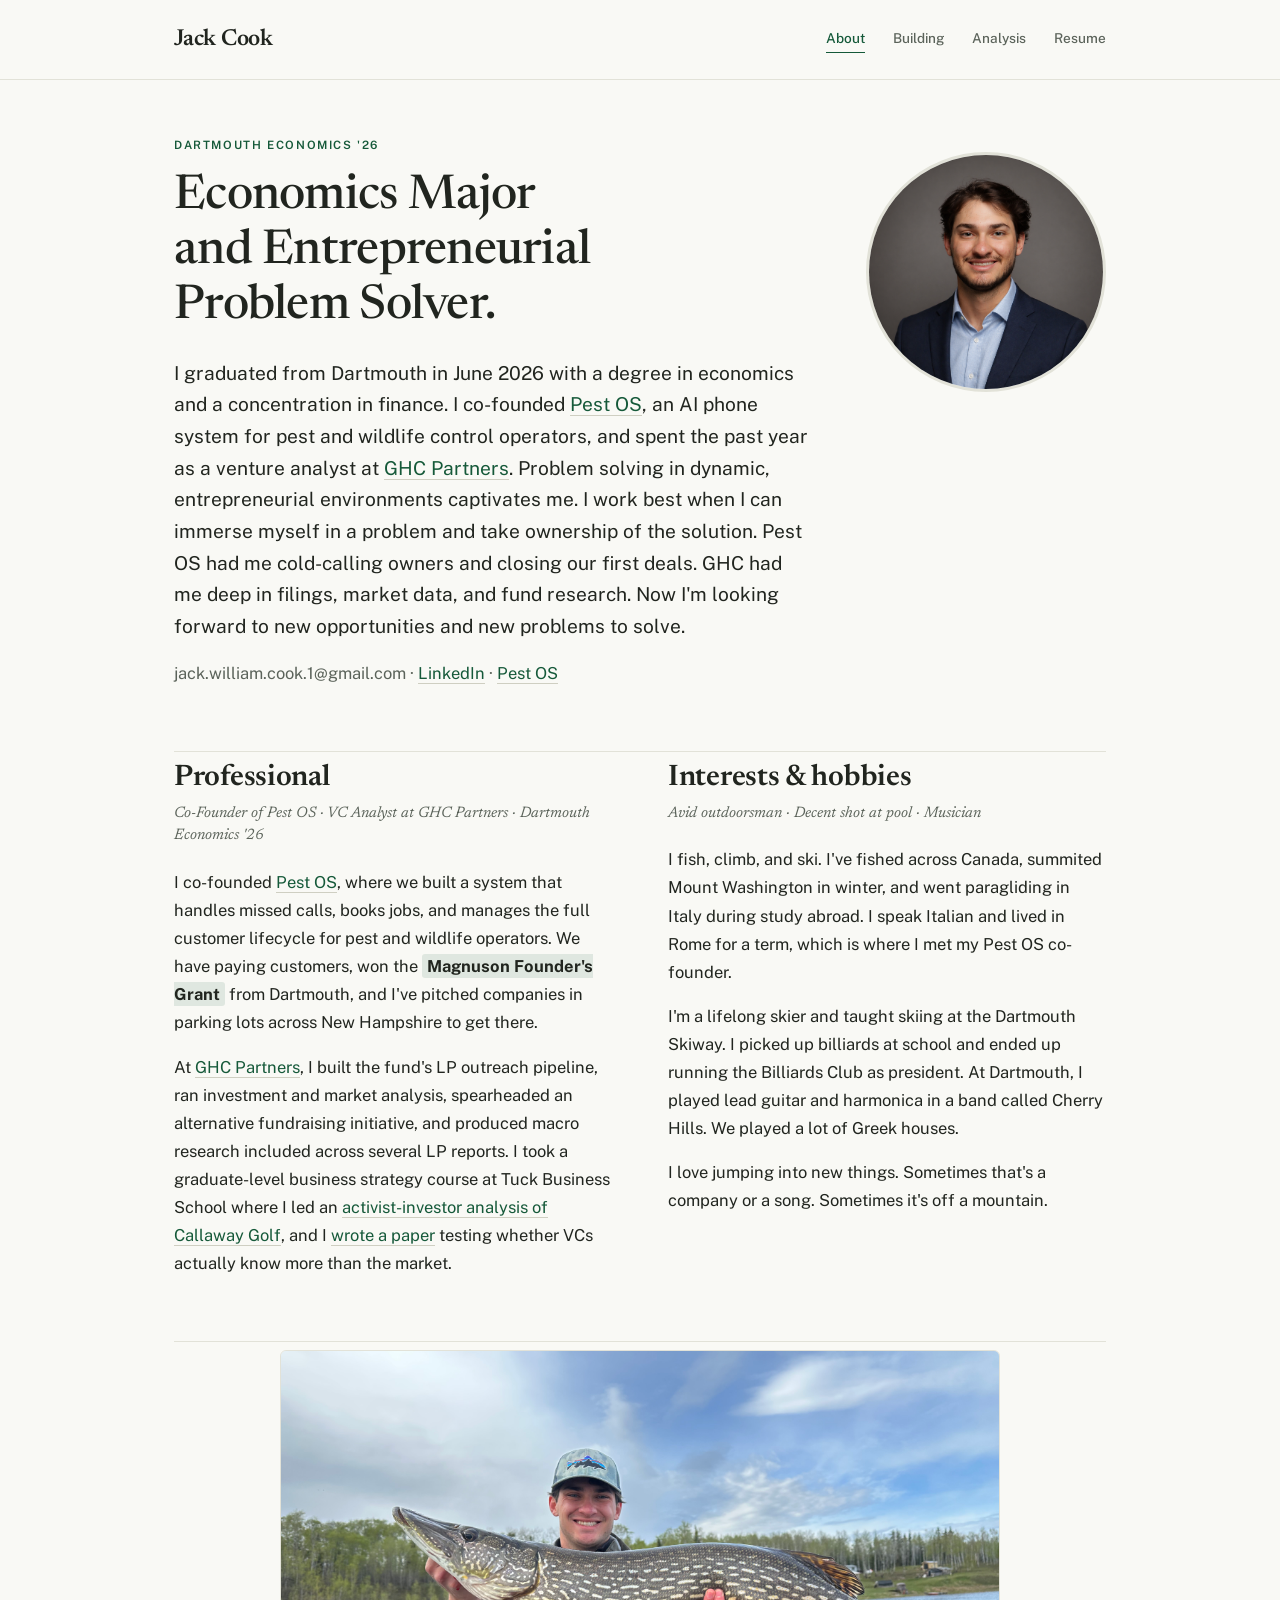
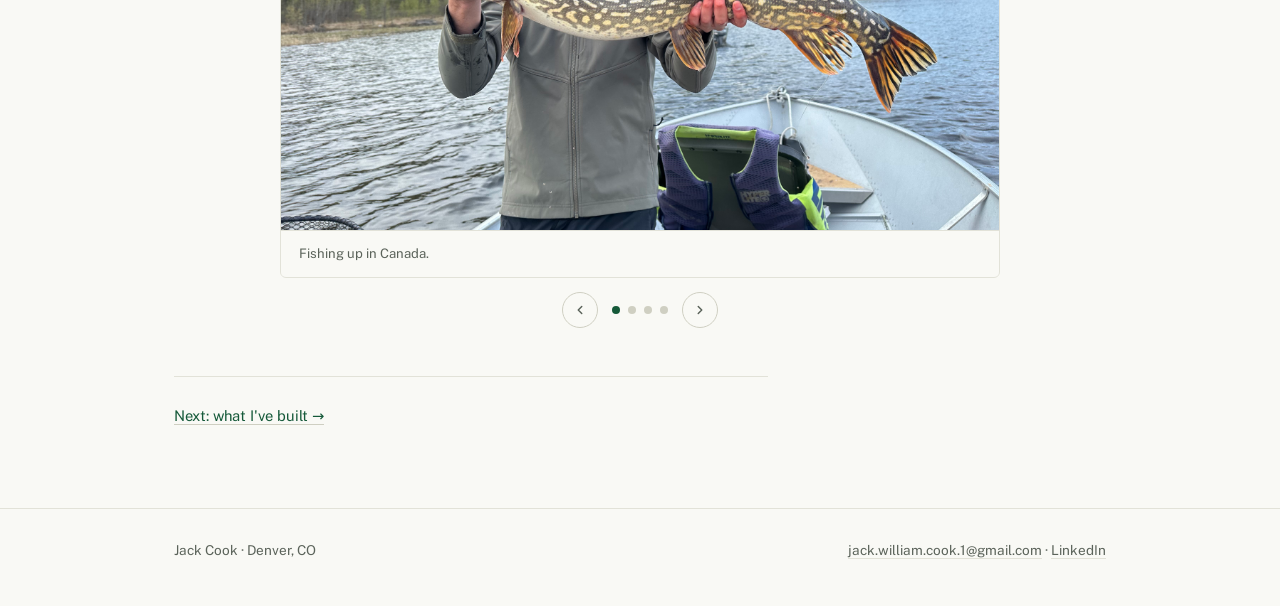
==== index.html @ bf3851d5 "Amber color for getpestos.com link in try-it box Co-Authored-By: Claude Fable 5 <noreply@anthropic.c" ====
<!DOCTYPE html>
<html lang="en">
<head>
<meta charset="UTF-8">
<meta name="viewport" content="width=device-width, initial-scale=1.0">
<title>Jack Cook</title>
<meta name="description" content="Jack Cook. Dartmouth economics, class of 2026. Co-founder of Pest OS, analyst at GHC Partners.">
<link rel="preconnect" href="https://fonts.googleapis.com">
<link rel="preconnect" href="https://fonts.gstatic.com" crossorigin>
<link href="https://fonts.googleapis.com/css2?family=Newsreader:opsz,wght@6..72,400;6..72,500;6..72,600&family=Public+Sans:wght@400;500;600&display=swap" rel="stylesheet">
<link rel="stylesheet" href="styles.css?v=16">
<script>document.documentElement.classList.add('js')</script>
</head>
<body>

<header class="site">
  <div class="site-inner">
    <a class="brand" href="index.html">Jack Cook</a>
    <nav class="main" aria-label="Main">
      <a href="index.html" aria-current="page">About</a>
      <a href="building.html">Building</a>
      <a href="analysis.html">Analysis</a>
      <a href="resume.html">Resume</a>
    </nav>
  </div>
</header>

<main>
  <div class="wrap">

    <section class="hero-section">
      <div class="hero-text hero-enter">
        <p class="eyebrow">Dartmouth Economics '26</p>
        <h1>Economics Major and Entrepreneurial Problem Solver.</h1>
        <p class="lede">I graduated from Dartmouth in June 2026 with a degree in economics and a concentration in finance. I co-founded <a href="building.html#pestos">Pest OS</a>, an AI phone system for pest and wildlife control operators, and spent the past year as a venture analyst at <a href="building.html#ghc">GHC Partners</a>. Problem solving in dynamic, entrepreneurial environments captivates me. I work best when I can immerse myself in a problem and take ownership of the solution. Pest OS had me cold-calling owners and closing our first deals. GHC had me deep in filings, market data, and fund research. Now I'm looking forward to new opportunities and new problems to solve.</p>
        <p class="muted">jack.william.cook.1@gmail.com &middot; <a href="https://www.linkedin.com/in/jack-w-cook">LinkedIn</a> &middot; <a href="https://www.getpestos.com" target="_blank" rel="noopener">Pest OS</a></p>
      </div>
      <div class="headshot-wrap headshot-enter">
        <img class="headshot" src="assets/photos/headshot.jpg" alt="Jack Cook headshot">
      </div>
    </section>

    <hr class="rule">

    <div class="about-grid stagger">
      <section>
        <h2>Professional</h2>
        <p class="section-sub">Co-Founder of Pest OS &middot; VC Analyst at GHC Partners &middot; Dartmouth Economics '26</p>
        <p>I co-founded <a href="building.html#pestos">Pest OS</a>, where we built a system that handles missed calls, books jobs, and manages the full customer lifecycle for pest and wildlife operators. We have paying customers, won the <strong><mark>Magnuson Founder's Grant</mark></strong> from Dartmouth, and I've pitched companies in parking lots across New Hampshire to get there.</p>
        <p>At <a href="building.html#ghc">GHC Partners</a>, I built the fund's LP outreach pipeline, ran investment and market analysis, spearheaded an alternative fundraising initiative, and produced macro research included across several LP reports. I took a graduate-level business strategy course at Tuck Business School where I led an <a href="analysis.html#callaway">activist-investor analysis of Callaway Golf</a>, and I <a href="analysis.html#econ66">wrote a paper</a> testing whether VCs actually know more than the market.</p>
      </section>

      <section>
        <h2>Interests &amp; hobbies</h2>
        <p class="section-sub">Avid outdoorsman &middot; Decent shot at pool &middot; Musician</p>
        <p>I fish, climb, and ski. I've fished across Canada, summited Mount Washington in winter, and went paragliding in Italy during study abroad. I speak Italian and lived in Rome for a term, which is where I met my Pest OS co-founder.</p>
        <p>I'm a lifelong skier and taught skiing at the Dartmouth Skiway. I picked up billiards at school and ended up running the Billiards Club as president. At Dartmouth, I played lead guitar and harmonica in a band called Cherry Hills. We played a lot of Greek houses.</p>
        <p>I love jumping into new things. Sometimes that's a company or a song. Sometimes it's off a mountain.</p>
      </section>
    </div>

    <hr class="rule">

    <section>
      <div class="slideshow reveal" aria-label="Photo slideshow">
        <div class="slideshow-track">
          <figure class="slide active">
            <img src="assets/photos/fishing.jpg" alt="Jack fishing in Canada">
            <figcaption>Fishing up in Canada.</figcaption>
          </figure>
          <figure class="slide">
            <img src="assets/photos/skiing.jpg" alt="Jack climbing Mount Washington">
            <figcaption>Summiting Mount Washington in winter.</figcaption>
          </figure>
          <figure class="slide">
            <img src="assets/photos/paragliding.jpg" alt="Jack paragliding during study abroad">
            <figcaption>Paragliding during study abroad.</figcaption>
          </figure>
          <figure class="slide">
            <img src="assets/photos/music.jpg" alt="Jack playing guitar at TDX">
            <figcaption>Cherry Hills Band at Theta Delta Chi.</figcaption>
          </figure>
        </div>
        <div class="slideshow-controls">
          <button class="slide-btn prev" aria-label="Previous photo"><svg width="14" height="14" viewBox="0 0 24 24" fill="none" stroke="currentColor" stroke-width="2.5" stroke-linecap="round" stroke-linejoin="round"><polyline points="15 18 9 12 15 6"></polyline></svg></button>
          <div class="slide-dots"></div>
          <button class="slide-btn next" aria-label="Next photo"><svg width="14" height="14" viewBox="0 0 24 24" fill="none" stroke="currentColor" stroke-width="2.5" stroke-linecap="round" stroke-linejoin="round"><polyline points="9 18 15 12 9 6"></polyline></svg></button>
        </div>
      </div>
    </section>

    <p class="next"><a href="building.html">Next: what I've built &rarr;</a></p>

  </div>
</main>

<footer class="site">
  <div class="foot-inner">
    <span>Jack Cook &middot; Denver, CO</span>
    <span><a href="mailto:jack.william.cook.1@gmail.com">jack.william.cook.1@gmail.com</a> &middot; <a href="https://www.linkedin.com/in/jack-w-cook">LinkedIn</a></span>
  </div>
</footer>

<script src="main.js"></script>
<script>
(function(){
  var track = document.querySelector('.slideshow-track');
  if (!track) return;
  var slides = track.querySelectorAll('.slide');
  var dots = document.querySelector('.slide-dots');
  var prev = document.querySelector('.slide-btn.prev');
  var next = document.querySelector('.slide-btn.next');
  var current = 0;
  var timer;

  slides.forEach(function(_, i){
    var dot = document.createElement('button');
    dot.className = 'dot' + (i === 0 ? ' active' : '');
    dot.setAttribute('aria-label', 'Go to photo ' + (i+1));
    dot.addEventListener('click', function(){ goTo(i); });
    dots.appendChild(dot);
  });

  function goTo(n){
    slides[current].classList.remove('active');
    dots.children[current].classList.remove('active');
    current = (n + slides.length) % slides.length;
    slides[current].classList.add('active');
    dots.children[current].classList.add('active');
    resetTimer();
  }

  prev.addEventListener('click', function(){ goTo(current - 1); });
  next.addEventListener('click', function(){ goTo(current + 1); });

  function resetTimer(){
    clearInterval(timer);
    timer = setInterval(function(){ goTo(current + 1); }, 10000);
  }
  resetTimer();
})();
</script>

</body>
</html>
---- styles.css ----
/* Jack Cook portfolio - shared styles */

:root{
  --paper:#F9F9F5;
  --paper-2:#F1F1EA;
  --ink:#21251F;
  --dim:#5B635A;
  --faint:#8B9289;
  --line:#E2E2D8;
  --line-strong:#CFCFC2;
  --green:#155939;
  --green-dark:#0F4129;
  --green-tint:rgba(21,89,57,.07);
  --accent:#C4841D;
  --accent-dark:#A66D15;
  --accent-tint:rgba(196,132,29,.08);
  --serif:'Newsreader',Georgia,'Times New Roman',serif;
  --sans:'Public Sans',-apple-system,system-ui,sans-serif;
  --maxw:980px;
  --prose:66ch;
}

*{box-sizing:border-box;margin:0;padding:0}
html{-webkit-text-size-adjust:100%}
body{
  background:var(--paper);
  color:var(--ink);
  font-family:var(--sans);
  font-size:16.5px;
  line-height:1.7;
  -webkit-font-smoothing:antialiased;
}
::selection{background:var(--green-tint);color:var(--ink)}
img{display:block;max-width:100%}
a{color:var(--green);text-decoration:none;border-bottom:1px solid var(--line-strong);transition:border-color .15s,color .15s}
a:hover{color:var(--green-dark);border-bottom-color:var(--green)}
a:focus-visible{outline:2px solid var(--green);outline-offset:3px;border-radius:2px}

.wrap{max-width:var(--maxw);margin:0 auto;padding:0 24px}

/* ---------- header ---------- */
header.site{
  border-bottom:1px solid var(--line);
  background:var(--paper);
}
.site-inner{
  max-width:var(--maxw);margin:0 auto;padding:20px 24px;
  display:flex;align-items:center;justify-content:space-between;gap:16px;flex-wrap:wrap;
}
.brand{
  font-family:var(--serif);font-weight:600;font-size:1.45rem;letter-spacing:-.01em;
  color:var(--ink);border-bottom:none;
}
.brand:hover{color:var(--green-dark)}
nav.main{display:flex;gap:clamp(14px,3vw,28px);flex-wrap:wrap}
nav.main a{
  font-size:.85rem;font-weight:500;color:var(--dim);
  border-bottom:1px solid transparent;padding-bottom:2px;
}
nav.main a:hover{color:var(--ink);border-bottom-color:var(--line-strong)}
nav.main a[aria-current="page"]{color:var(--green);border-bottom-color:var(--green)}

/* ---------- structure ---------- */
main{
  padding:clamp(36px,5vw,56px) 0 32px;
  animation:pageIn .35s ease-out both;
}
@keyframes pageIn{from{opacity:0}to{opacity:1}}
section{margin-bottom:clamp(32px,4vw,48px)}
.eyebrow{
  font-size:.72rem;font-weight:600;letter-spacing:.14em;text-transform:uppercase;
  color:var(--green);margin-bottom:14px;
}
h1{
  font-family:var(--serif);font-weight:500;letter-spacing:-.015em;
  font-size:clamp(2rem,4.6vw,3rem);line-height:1.15;max-width:22ch;
  text-wrap:balance;
}
h2{
  font-family:var(--serif);font-weight:600;letter-spacing:-.01em;
  font-size:clamp(1.45rem,2.6vw,1.85rem);line-height:1.25;margin-bottom:18px;
}
h3{
  font-family:var(--sans);font-weight:600;font-size:1.02rem;margin:28px 0 8px;
}
p{max-width:var(--prose);margin-bottom:16px}
p.lede{
  font-size:clamp(1.05rem,1.6vw,1.2rem);color:var(--ink);line-height:1.65;
  margin-top:22px;
}
.muted{color:var(--dim)}
.small{font-size:.85rem;color:var(--dim)}
.section-sub{
  font-family:var(--serif);font-size:.95rem;font-style:italic;
  color:var(--dim);line-height:1.5;margin-top:-12px;margin-bottom:20px;
}
mark,.highlight{
  background:rgba(21,89,57,.11);color:var(--ink);
  padding:2px 5px;border-radius:3px;
  font-style:normal;font-weight:inherit;
}

hr.rule{border:none;border-top:1px solid var(--line);margin:8px 0}

/* ---------- about grid (professional + interests) ---------- */
.about-grid{
  display:grid;grid-template-columns:1fr 1fr;
  gap:clamp(28px,5vw,56px);
  margin-bottom:clamp(32px,4vw,48px);
}
.about-grid section{margin-bottom:0}
.about-grid p{max-width:none}

/* ---------- hero with headshot ---------- */
.hero-section{
  display:grid;grid-template-columns:1fr auto;gap:clamp(28px,5vw,56px);
  align-items:start;
}
.hero-text{min-width:0}
.headshot-wrap{
  flex-shrink:0;
  width:clamp(160px,20vw,240px);
  margin-top:16px;
}
.headshot{
  width:100%;aspect-ratio:1;object-fit:cover;
  border-radius:50%;
  border:3px solid var(--line);
  background:var(--paper-2);
}

/* ---------- slideshow ---------- */
.slideshow{
  position:relative;
  max-width:720px;
  margin:0 auto;
}
.slideshow-track{
  position:relative;
  overflow:hidden;
  border-radius:6px;
  border:1px solid var(--line);
  background:var(--paper-2);
}
.slide{
  display:none;
  animation:fadeIn .5s ease;
}
.slide.active{display:block}
.slide img{
  width:100%;aspect-ratio:3/2;object-fit:cover;
  display:block;
}
.slide figcaption{
  padding:12px 18px;
  font-size:.82rem;color:var(--dim);
  background:var(--paper);
  border-top:1px solid var(--line);
}
@keyframes fadeIn{
  from{opacity:0}
  to{opacity:1}
}
.slideshow-controls{
  display:flex;align-items:center;justify-content:center;
  gap:14px;margin-top:14px;
}
.slide-btn{
  background:none;border:1px solid var(--line-strong);
  width:36px;height:36px;min-width:36px;min-height:36px;border-radius:50%;
  color:var(--dim);cursor:pointer;
  display:inline-flex;align-items:center;justify-content:center;
  padding:0;margin:0;
  line-height:1;font-size:0;
  vertical-align:middle;
  flex-shrink:0;
  transition:border-color .15s,color .15s;
}
.slide-btn svg{display:block;flex-shrink:0}
.slide-btn:hover{border-color:var(--green);color:var(--green)}
.slide-dots{display:flex;gap:8px;align-items:center}
.dot{
  width:8px;height:8px;border-radius:50%;
  background:var(--line-strong);border:none;
  cursor:pointer;padding:0;
  line-height:0;font-size:0;
  transition:background .15s;
}
.dot.active{background:var(--green)}

/* ---------- project blocks with fact rail ---------- */
.project{
  display:grid;grid-template-columns:minmax(0,1fr) 220px;gap:clamp(28px,5vw,64px);
  padding-top:34px;
}
.project + .project{margin-top:40px;border-top:1px solid var(--line)}
.project .body{min-width:0}
.facts{
  align-self:start;
  border-top:2px solid var(--green);
  padding-top:14px;
  font-size:.85rem;
}
.facts dt{
  font-size:.68rem;font-weight:600;letter-spacing:.12em;text-transform:uppercase;
  color:var(--faint);margin-top:14px;
}
.facts dt:first-child{margin-top:0}
.facts dd{color:var(--ink);font-variant-numeric:tabular-nums}

/* ---------- project header ---------- */
.project-header{
  display:flex;align-items:center;gap:14px;flex-wrap:wrap;
  margin-bottom:8px;
}
.project-header h2{margin-bottom:0}
.project-badge{
  display:inline-block;
  font-size:.68rem;font-weight:600;letter-spacing:.08em;text-transform:uppercase;
  color:var(--green);
  background:var(--green-tint);
  padding:4px 10px;border-radius:3px;
}
.project-tagline{
  font-family:var(--serif);font-size:1.1rem;
  color:var(--dim);line-height:1.5;
  margin-bottom:20px;max-width:var(--prose);
}

/* ---------- feature image ---------- */
.feature-image{
  margin:28px 0;max-width:640px;
}
.feature-image img{
  width:100%;max-height:360px;object-fit:cover;
  border-radius:6px;
  border:1px solid var(--line);
  background:var(--paper-2);
}
.feature-image figcaption{
  font-size:.78rem;color:var(--dim);margin-top:8px;
  font-style:italic;
}

/* ---------- try-it CTA ---------- */
.try-it{
  margin:24px 0;padding:20px 24px;
  background:var(--accent-tint);border:1px solid var(--accent);border-radius:6px;
}
.try-it h3{margin:0 0 6px;font-size:.92rem;color:var(--accent-dark)}
.try-it p{font-size:.92rem;margin-bottom:0}
.try-it a[href^="tel"]{
  border-bottom:none;font-size:1.05rem;letter-spacing:.01em;
}
.try-it a[href*="getpestos"]{
  color:var(--accent-dark);border-bottom:1px solid var(--accent);
}
.try-it a[href*="getpestos"]:hover{
  color:var(--ink);border-bottom-color:var(--accent-dark);
}

/* ---------- flow diagram ---------- */
.flow-diagram{
  margin:32px 0;padding:24px;
  background:var(--paper-2);border:1px solid var(--line);border-radius:6px;
}
.flow-diagram h3{margin:0 0 18px;font-size:.92rem}
.flow-steps{
  display:flex;align-items:flex-start;gap:0;
  overflow-x:auto;
}
.flow-step{
  flex:1;min-width:120px;text-align:center;
  padding:0 8px;
}
.flow-icon{
  width:36px;height:36px;border-radius:50%;
  background:var(--green);color:#fff;
  font-weight:600;font-size:.85rem;
  display:flex;align-items:center;justify-content:center;
  margin:0 auto 8px;
}
.flow-label{
  font-weight:600;font-size:.85rem;
  margin-bottom:4px;
}
.flow-detail{
  font-size:.75rem;color:var(--dim);line-height:1.4;
}
.flow-arrow{
  color:var(--faint);font-size:1.2rem;
  display:flex;align-items:center;
  padding-top:6px;flex-shrink:0;
}

/* ---------- bar chart ---------- */
.call-breakdown{
  margin:32px 0;padding:24px;
  background:var(--paper-2);border:1px solid var(--line);border-radius:6px;
}
.call-breakdown h3{margin:0 0 16px;font-size:.92rem}
.bar-chart{display:flex;flex-direction:column;gap:8px;margin-bottom:16px}
.bar-row{
  display:grid;grid-template-columns:140px 1fr 36px;
  align-items:center;gap:10px;
}
.bar-label{font-size:.78rem;color:var(--dim);text-align:right}
.bar-track{
  height:18px;background:var(--line);border-radius:3px;
  overflow:hidden;
}
.bar-fill{
  height:100%;background:var(--green);border-radius:3px;
  min-width:4px;
  transition:width .8s ease-out;
}
.bar-fill.booked{background:#2a7d4f}
.bar-fill.miss{background:#b5543a}
.bar-n{
  font-size:.78rem;font-weight:600;
  font-variant-numeric:tabular-nums;
  color:var(--ink);
}

/* ---------- differentiator cards ---------- */
.differentiators{margin-bottom:clamp(32px,4vw,48px)}
.diff-grid{
  display:grid;grid-template-columns:1fr 1fr;gap:18px;
  margin-top:8px;
}
.diff-card{
  padding:24px;
  background:var(--paper-2);border:1px solid var(--line);border-radius:6px;
  transition:border-color .2s,transform .25s ease,box-shadow .25s ease;
}
.diff-card:hover{
  border-color:var(--green);
  transform:translateY(-3px);
  box-shadow:0 6px 18px rgba(0,0,0,.06);
}
.diff-card h3{margin:0 0 8px;font-size:.95rem}
.diff-card p{font-size:.88rem;color:var(--dim);margin-bottom:0;line-height:1.55}

/* ---------- lists ---------- */
ul.plain{list-style:none;max-width:var(--prose)}
ul.plain li{
  padding:10px 0;border-bottom:1px solid var(--line);
}
ul.plain li:last-child{border-bottom:none}
ol.steps{max-width:var(--prose);margin:0 0 16px 20px}
ol.steps li{margin-bottom:10px}

/* ---------- pull quote ---------- */
blockquote{
  max-width:var(--prose);margin:26px 0;padding:4px 0 4px 22px;
  border-left:2px solid var(--green);
  font-family:var(--serif);font-size:1.08rem;line-height:1.6;color:var(--ink);
}
blockquote footer{
  font-family:var(--sans);font-size:.8rem;color:var(--dim);margin-top:10px;
}
blockquote.featured-quote{
  font-size:clamp(1.2rem,2vw,1.45rem);line-height:1.5;
  padding:20px 0 20px 28px;
  border-left:3px solid var(--green);
  margin:32px 0;
}
blockquote.featured-quote strong{
  color:var(--ink);font-weight:600;
}

/* ---------- doc links ---------- */
.doc{
  display:inline-block;margin-top:6px;
  font-weight:600;font-size:.92rem;
  border-bottom:1px solid var(--green);
}
.doc-big{
  font-size:.85rem;
  margin:0;
  padding:8px 18px;
  background:var(--accent);color:#fff;
  border:none;border-radius:6px;
  transition:background .15s;
  font-weight:600;letter-spacing:.02em;
}
.doc-big:hover{background:var(--accent-dark);color:#fff;border-bottom:none}

/* ---------- stat strip ---------- */
.stats{
  display:grid;grid-template-columns:repeat(auto-fit,minmax(150px,1fr));
  gap:1px;background:var(--line);border:1px solid var(--line);
  margin:26px 0;max-width:760px;
}
.stats div{background:var(--paper);padding:16px 18px}
.stats .n{
  font-family:var(--serif);font-size:clamp(1.8rem,2.6vw,2.2rem);font-weight:600;
  color:var(--green);
  font-variant-numeric:tabular-nums;display:block;
  line-height:1.2;
}
.stats .l{font-size:.78rem;color:var(--dim);line-height:1.4;display:block;margin-top:2px}

/* ---------- photos ---------- */
.photos{
  display:grid;grid-template-columns:repeat(auto-fit,minmax(220px,1fr));
  gap:14px;margin-top:28px;
}
.photos figure{margin:0}
.photos img{
  width:100%;aspect-ratio:4/5;object-fit:cover;
  background:var(--paper-2);border:1px solid var(--line);
}
.photos figcaption{font-size:.78rem;color:var(--dim);margin-top:6px}

/* ---------- footer ---------- */
footer.site{
  border-top:1px solid var(--line);margin-top:32px;
  padding:30px 0 44px;
}
.foot-inner{
  max-width:var(--maxw);margin:0 auto;padding:0 24px;
  display:flex;justify-content:space-between;gap:18px;flex-wrap:wrap;
  font-size:.85rem;color:var(--dim);
}
.foot-inner a{color:var(--dim);border-bottom-color:var(--line)}
.foot-inner a:hover{color:var(--green-dark)}

/* ---------- next-page link ---------- */
p.next{
  margin-top:8px;padding-top:26px;border-top:1px solid var(--line);
  font-size:.92rem;
}

/* ---------- PDF preview ---------- */
.pdf-preview{
  margin:24px 0;border:1px solid var(--line);border-radius:6px;
  overflow:hidden;background:var(--paper-2);
}
.pdf-preview iframe{
  width:100%;height:600px;border:none;display:block;
}
.pdf-preview-label{
  padding:10px 18px;font-size:.78rem;color:var(--dim);
  border-top:1px solid var(--line);background:var(--paper);
}

/* ---------- scroll reveal ---------- */
.js .reveal{
  opacity:0;transform:translateY(26px);
  transition:opacity .7s ease-out,transform .7s ease-out;
}
.js .reveal.in-view{
  opacity:1;transform:translateY(0);
}
.js .stagger > *{
  opacity:0;transform:translateY(18px);
  transition:opacity .5s ease-out,transform .5s ease-out;
}
.js .stagger.in-view > *{opacity:1;transform:translateY(0)}
.js .stagger.in-view > :nth-child(1){transition-delay:.05s}
.js .stagger.in-view > :nth-child(2){transition-delay:.12s}
.js .stagger.in-view > :nth-child(3){transition-delay:.19s}
.js .stagger.in-view > :nth-child(4){transition-delay:.26s}
.js .stagger.in-view > :nth-child(5){transition-delay:.33s}
.js .stagger.in-view > :nth-child(6){transition-delay:.4s}
.js .stagger.in-view > :nth-child(7){transition-delay:.47s}

/* Hero entrance (auto-play on load) */
.hero-enter{animation:heroFade .8s ease-out both}
@keyframes heroFade{
  from{opacity:0;transform:translateY(20px)}
  to{opacity:1;transform:translateY(0)}
}
.headshot-enter{animation:headPop .9s ease-out .15s both}
@keyframes headPop{
  from{opacity:0;transform:scale(.88)}
  to{opacity:1;transform:scale(1)}
}

/* ---------- responsive ---------- */
@media (max-width:760px){
  .hero-section{grid-template-columns:1fr;text-align:left}
  .headshot-wrap{
    width:120px;margin:0 auto 20px;
    order:-1;
  }
  .project{grid-template-columns:1fr}
  .facts{
    border-top:1px solid var(--line);padding-top:16px;
    display:grid;grid-template-columns:1fr 1fr;gap:0 18px;
  }
  .facts dt{margin-top:12px}
  .about-grid{grid-template-columns:1fr}
  .diff-grid{grid-template-columns:1fr}
  .flow-steps{flex-wrap:wrap;gap:8px}
  .flow-arrow{display:none}
  .flow-step{min-width:0;flex:1 1 45%}
  .bar-row{grid-template-columns:100px 1fr 30px}
}

@media (prefers-reduced-motion:reduce){
  *{transition:none !important;animation:none !important}
  .js .reveal,.js .stagger > *{opacity:1 !important;transform:none !important}
}
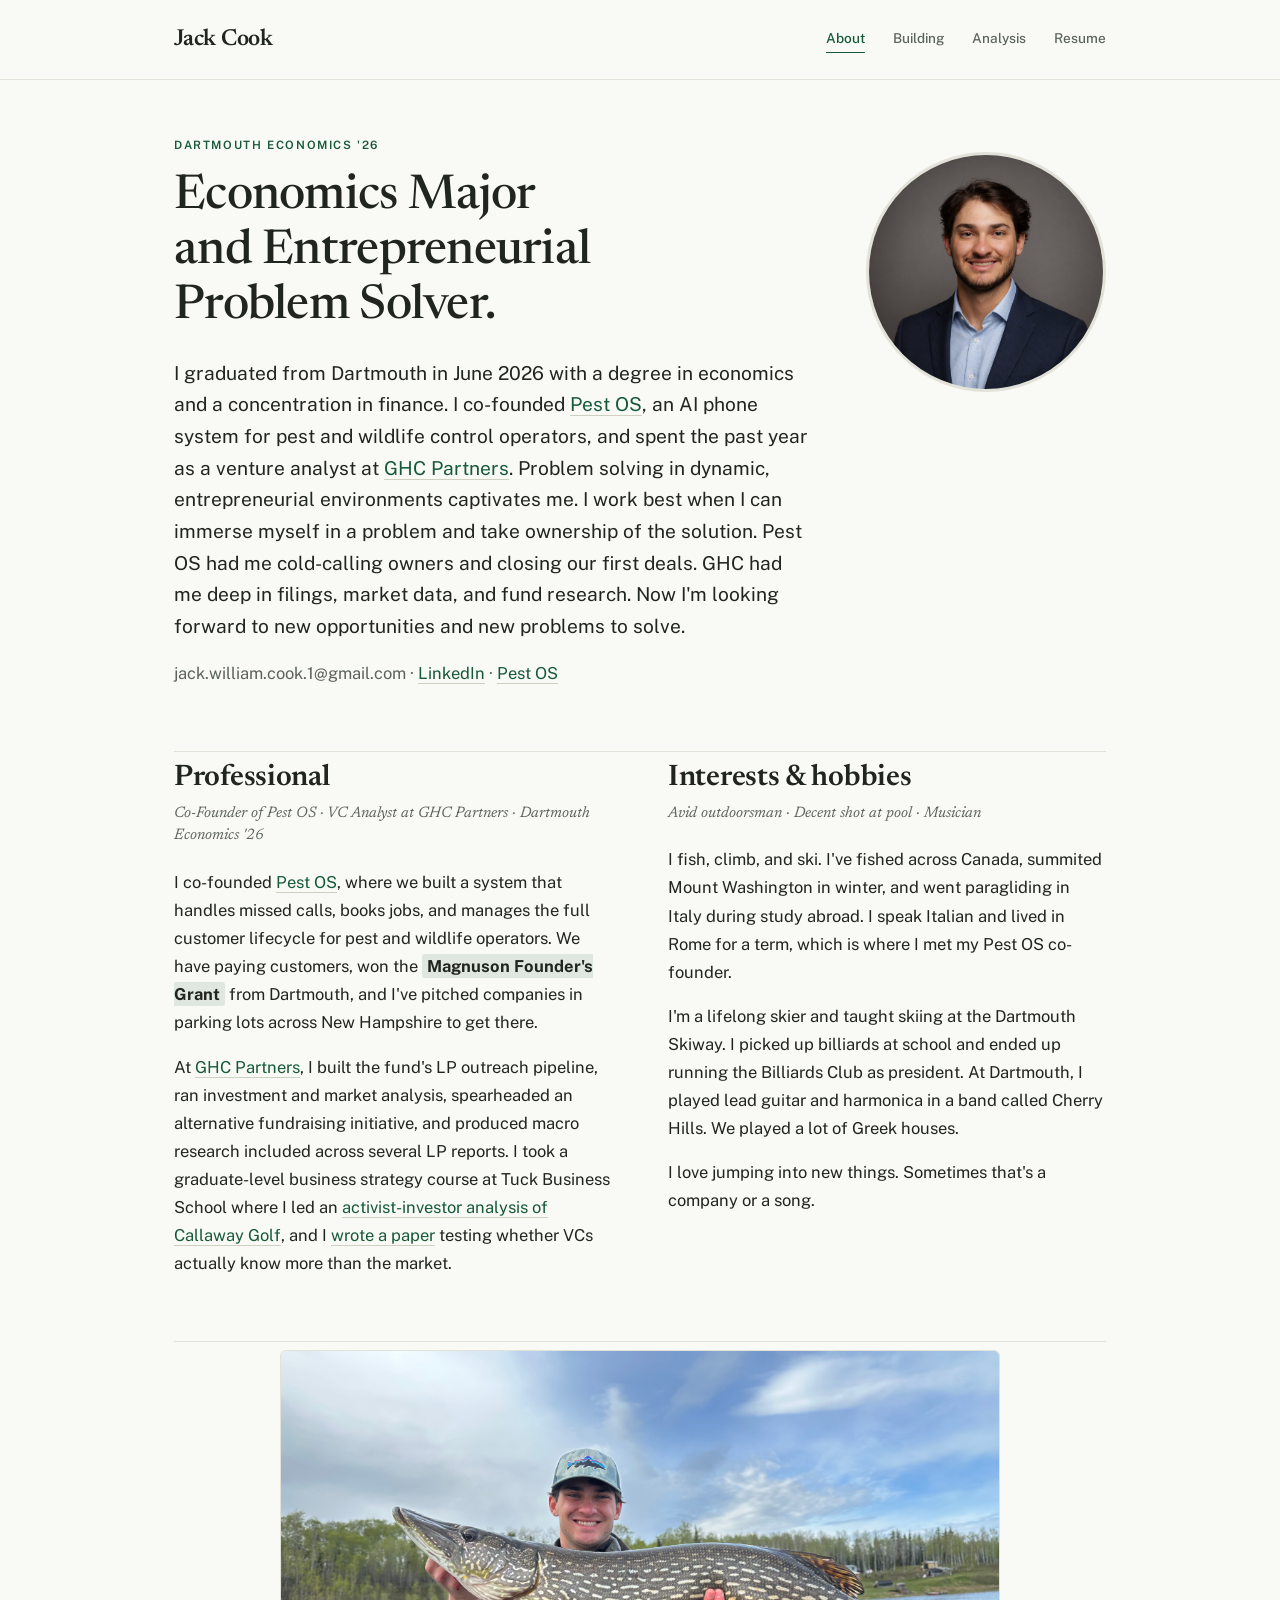
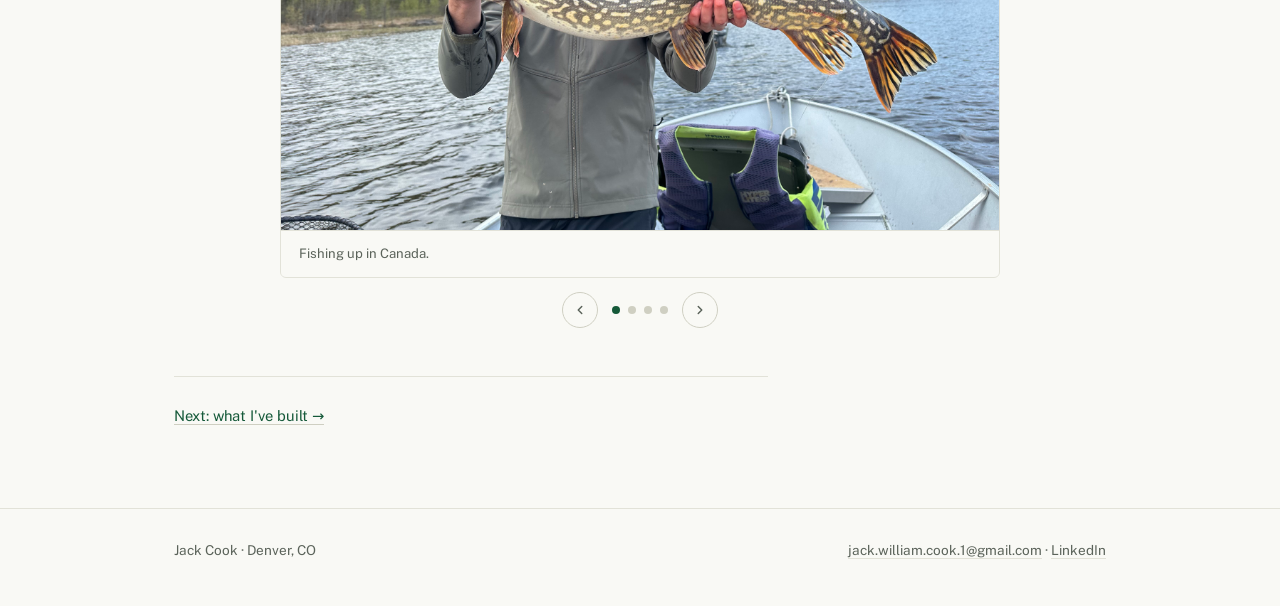
==== commit e0346b53: "Native PDF embeds replace gview; drop mountain line The gview endpoint intermittently responds with " ====
--- a/index.html
+++ b/index.html
@@ -8,7 +8,7 @@
 <link rel="preconnect" href="https://fonts.googleapis.com">
 <link rel="preconnect" href="https://fonts.gstatic.com" crossorigin>
 <link href="https://fonts.googleapis.com/css2?family=Newsreader:opsz,wght@6..72,400;6..72,500;6..72,600&family=Public+Sans:wght@400;500;600&display=swap" rel="stylesheet">
-<link rel="stylesheet" href="styles.css?v=16">
+<link rel="stylesheet" href="styles.css?v=20">
 <script>document.documentElement.classList.add('js')</script>
 </head>
 <body>
@@ -55,7 +55,7 @@
         <p class="section-sub">Avid outdoorsman &middot; Decent shot at pool &middot; Musician</p>
         <p>I fish, climb, and ski. I've fished across Canada, summited Mount Washington in winter, and went paragliding in Italy during study abroad. I speak Italian and lived in Rome for a term, which is where I met my Pest OS co-founder.</p>
         <p>I'm a lifelong skier and taught skiing at the Dartmouth Skiway. I picked up billiards at school and ended up running the Billiards Club as president. At Dartmouth, I played lead guitar and harmonica in a band called Cherry Hills. We played a lot of Greek houses.</p>
-        <p>I love jumping into new things. Sometimes that's a company or a song. Sometimes it's off a mountain.</p>
+        <p>I love jumping into new things. Sometimes that's a company or a song.</p>
       </section>
     </div>
 
@@ -101,7 +101,7 @@
   </div>
 </footer>
 
-<script src="main.js"></script>
+<script src="main.js?v=17"></script>
 <script>
 (function(){
   var track = document.querySelector('.slideshow-track');
--- a/styles.css
+++ b/styles.css
@@ -214,6 +214,7 @@
   margin-bottom:8px;
 }
 .project-header h2{margin-bottom:0}
+.project-logo{height:44px;width:auto}
 .project-badge{
   display:inline-block;
   font-size:.68rem;font-weight:600;letter-spacing:.08em;text-transform:uppercase;
@@ -392,12 +393,34 @@
   gap:1px;background:var(--line);border:1px solid var(--line);
   margin:26px 0;max-width:760px;
 }
-.stats div{background:var(--paper);padding:16px 18px}
+.stats div{
+  background:var(--paper);padding:18px 18px 16px;
+  position:relative;overflow:hidden;
+  transition:transform .25s ease,box-shadow .25s ease;
+}
+.stats div:hover{
+  transform:translateY(-3px);
+  box-shadow:0 8px 20px rgba(0,0,0,.08);
+  z-index:1;
+}
+.stats div::before{
+  content:"";position:absolute;top:0;left:0;
+  width:100%;height:3px;background:var(--green);
+  transform:scaleX(0);transform-origin:left;
+  transition:transform .7s ease .3s;
+}
+.js .stats.in-view div::before{transform:scaleX(1)}
 .stats .n{
-  font-family:var(--serif);font-size:clamp(1.8rem,2.6vw,2.2rem);font-weight:600;
+  font-family:var(--serif);font-size:clamp(1.9rem,2.8vw,2.3rem);font-weight:600;
   color:var(--green);
   font-variant-numeric:tabular-nums;display:block;
-  line-height:1.2;
+  line-height:1.15;
+}
+.stats .n.pop{animation:statPop .4s ease-out}
+@keyframes statPop{
+  0%{transform:scale(1)}
+  40%{transform:scale(1.04)}
+  100%{transform:scale(1)}
 }
 .stats .l{font-size:.78rem;color:var(--dim);line-height:1.4;display:block;margin-top:2px}
 
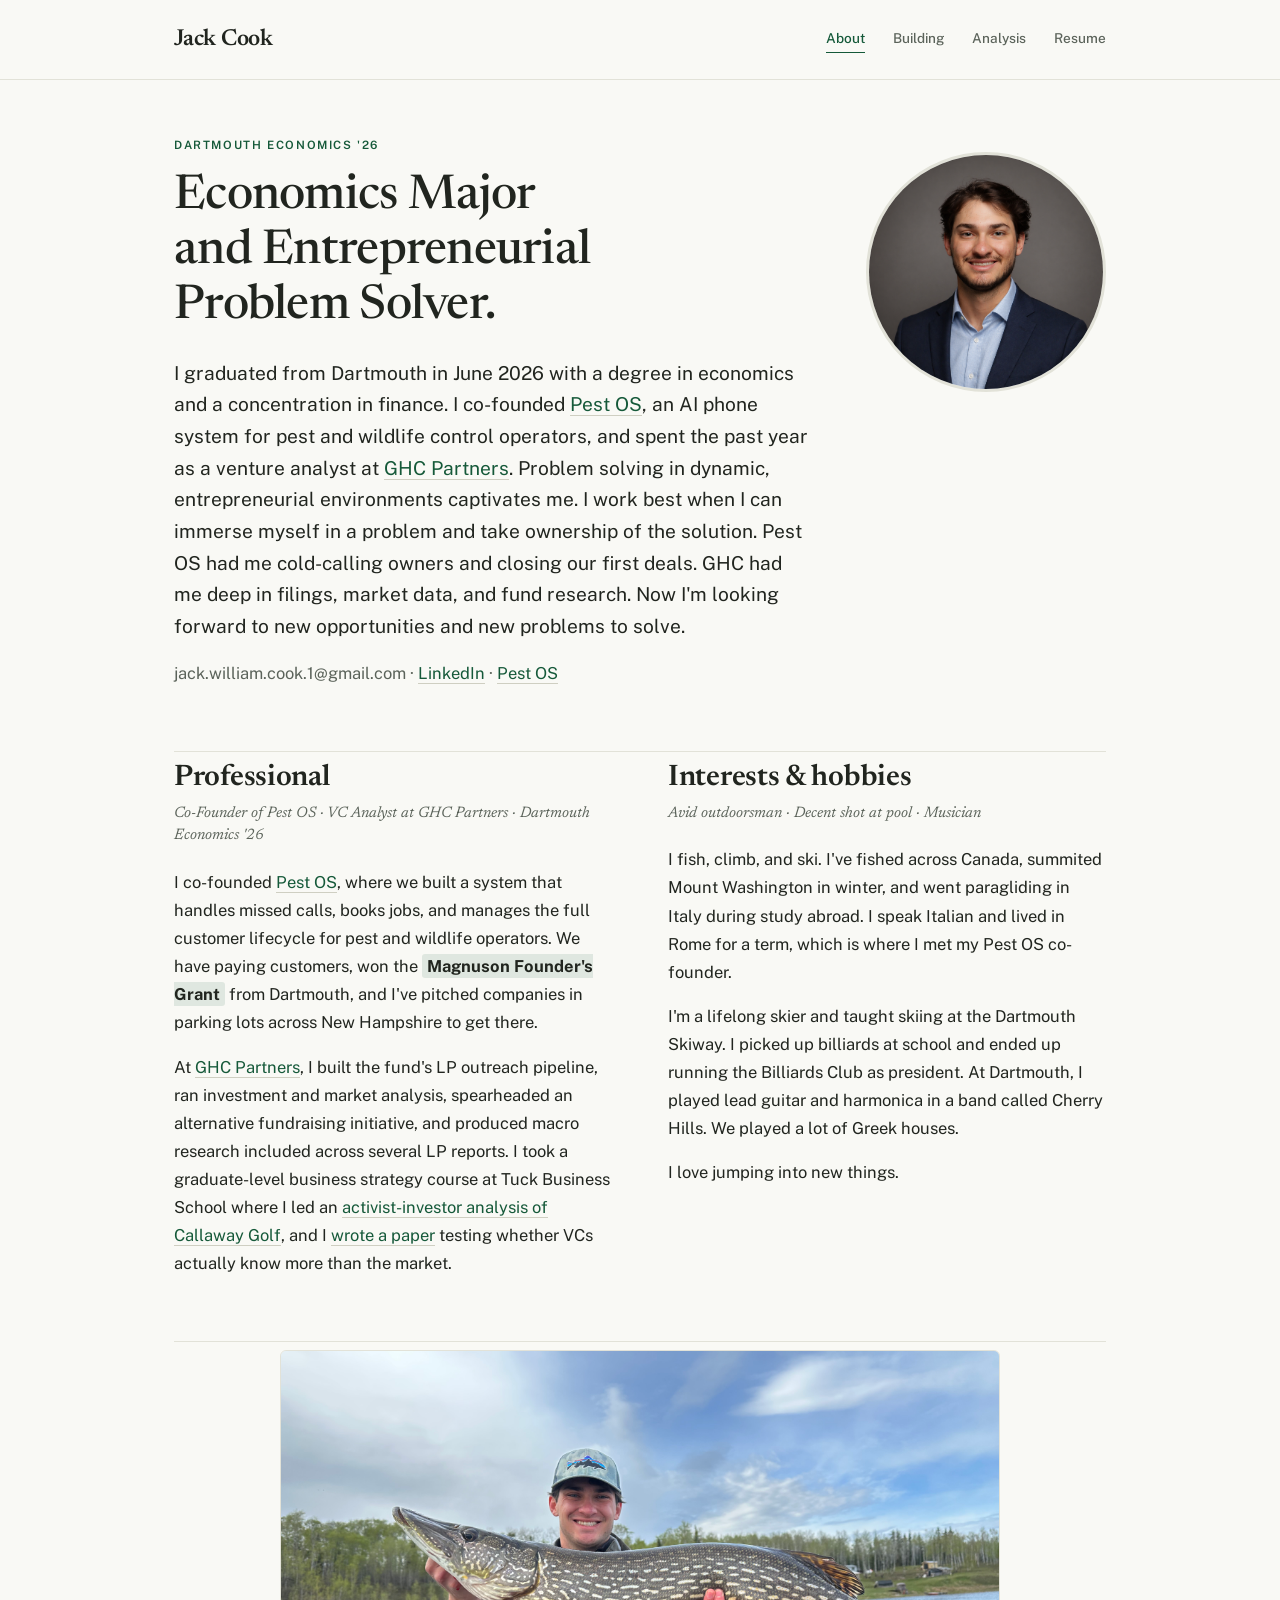
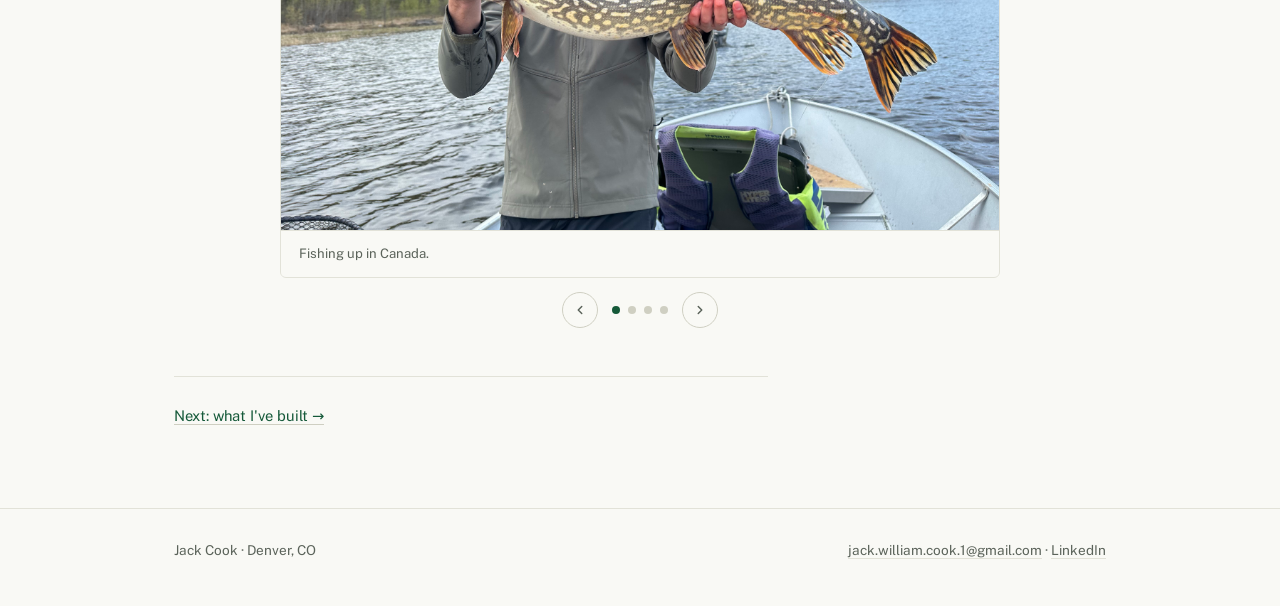
==== commit 91264a8f: "Trim interests closer to one line Co-Authored-By: Claude Fable 5 <noreply@anthropic.com>" ====
--- a/index.html
+++ b/index.html
@@ -55,7 +55,7 @@
         <p class="section-sub">Avid outdoorsman &middot; Decent shot at pool &middot; Musician</p>
         <p>I fish, climb, and ski. I've fished across Canada, summited Mount Washington in winter, and went paragliding in Italy during study abroad. I speak Italian and lived in Rome for a term, which is where I met my Pest OS co-founder.</p>
         <p>I'm a lifelong skier and taught skiing at the Dartmouth Skiway. I picked up billiards at school and ended up running the Billiards Club as president. At Dartmouth, I played lead guitar and harmonica in a band called Cherry Hills. We played a lot of Greek houses.</p>
-        <p>I love jumping into new things. Sometimes that's a company or a song.</p>
+        <p>I love jumping into new things.</p>
       </section>
     </div>
 
